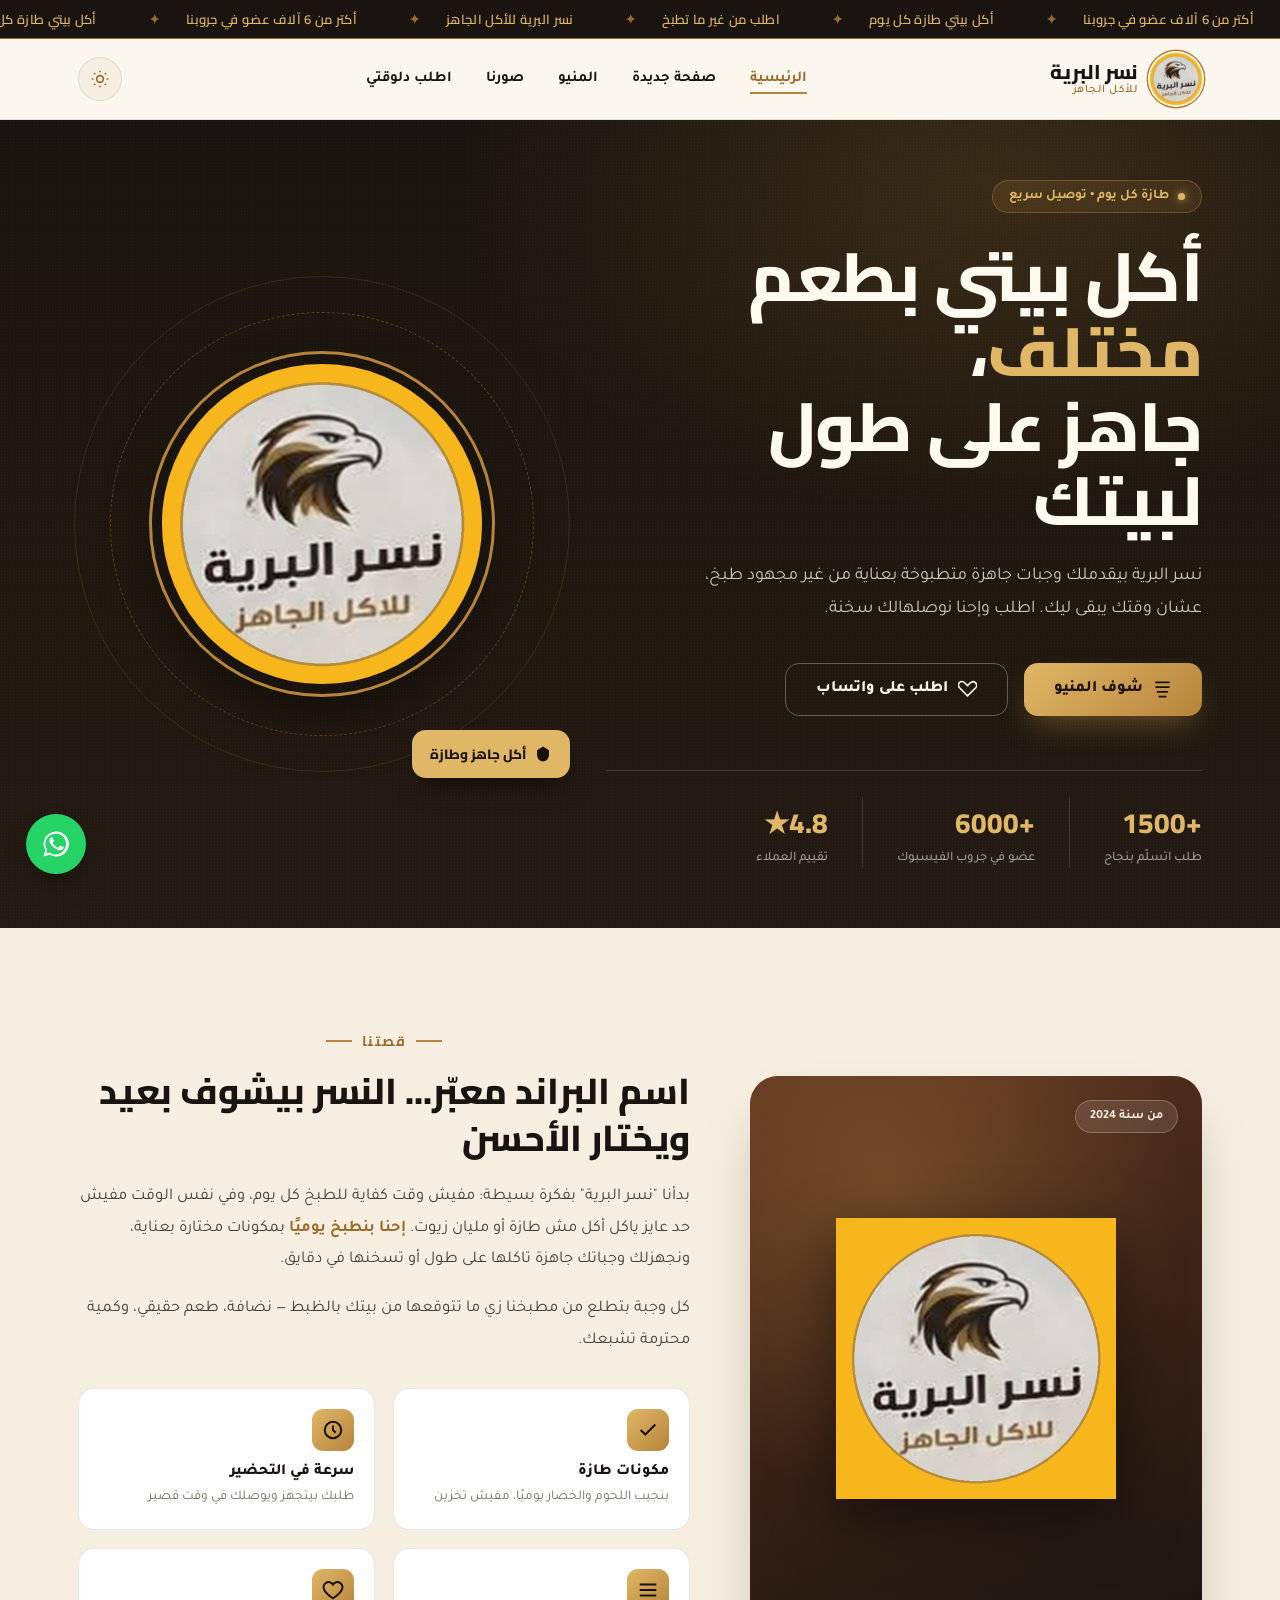
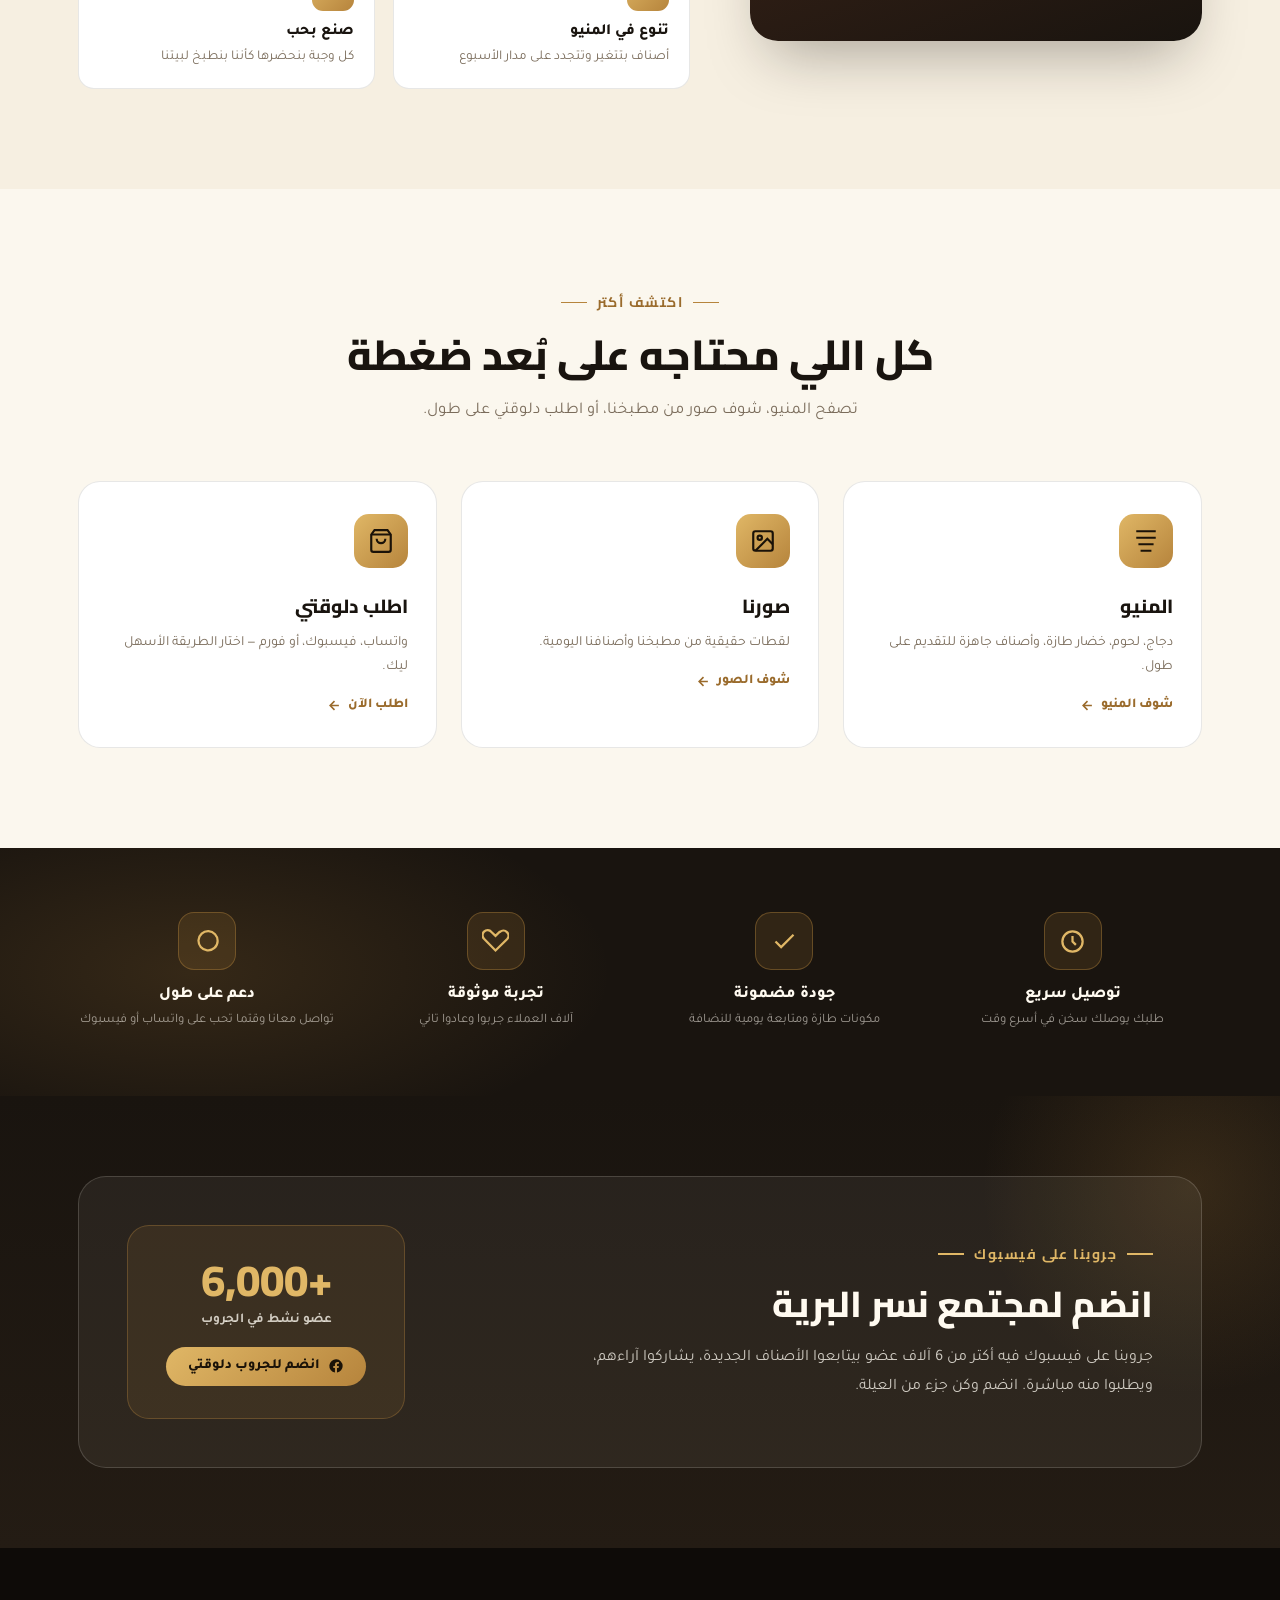
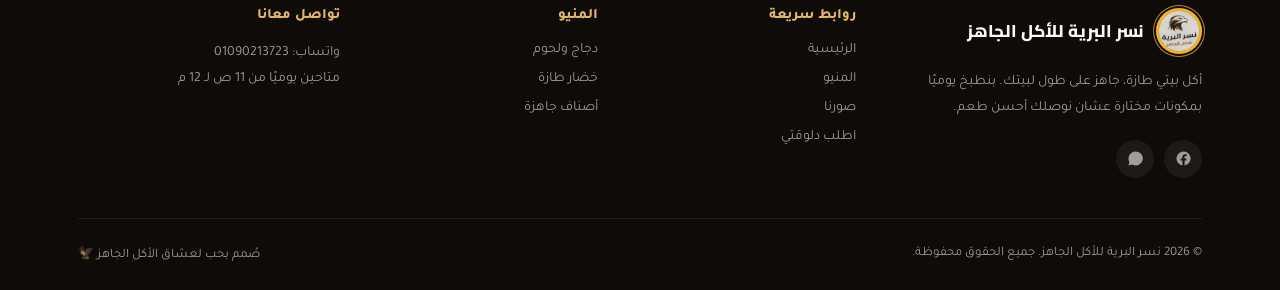
==== index.html @ 7dbf6424 "Add files via upload" ====
<!DOCTYPE html>
<html lang="ar" dir="rtl">
<head>
<meta charset="UTF-8">
<meta name="viewport" content="width=device-width, initial-scale=1.0">
<title>نسر البرية | للأكل الجاهز</title>
<meta name="description" content="نسر البرية للأكل الجاهز — وجبات بيتي بطعم مختلف، جاهزة على طول لبيتك.">
<link rel="preconnect" href="https://fonts.googleapis.com">
<link rel="preconnect" href="https://fonts.gstatic.com" crossorigin>
<link href="https://fonts.googleapis.com/css2?family=Cairo:wght@400;600;700;800&family=Tajawal:wght@300;400;500;700;900&display=swap" rel="stylesheet">
<link rel="stylesheet" href="styles.css">
</head>
<body>

<div id="siteHeader"></div>

<!-- ===== HERO ===== -->
<section class="hero" id="home">
  <div class="hero-grain"></div>
  <div class="hero-inner">
    <div>
      <div class="eyebrow">طازة كل يوم • توصيل سريع</div>
      <h1>أكل بيتي بطعم <span class="accent">مختلف</span>،<br> جاهز على طول لبيتك</h1>
      <p class="lead">نسر البرية بيقدملك وجبات جاهزة متطبوخة بعناية من غير مجهود طبخ، عشان وقتك يبقى ليك. اطلب وإحنا نوصلهالك سخنة.</p>
      <div class="hero-actions">
        <a href="menu.html" class="btn btn-primary">
          <svg viewBox="0 0 24 24" fill="none" stroke="currentColor" stroke-width="2"><path d="M3 3h18M3 9h18M5 15h14M7 21h10"/></svg>
          شوف المنيو
        </a>
        <a href="order.html" class="btn btn-ghost">
          <svg viewBox="0 0 24 24" fill="none" stroke="currentColor" stroke-width="2"><path d="M16 3.5a4.5 4.5 0 0 1 6.4 6.3L12 20 2 9.8a4.5 4.5 0 1 1 6.4-6.3L12 7l3.6-3.5Z"/></svg>
          اطلب على واتساب
        </a>
      </div>
      <div class="hero-stats">
        <div><b>+1500</b><span>طلب اتسلّم بنجاح</span></div>
        <div><b>+6000</b><span>عضو في جروب الفيسبوك</span></div>
        <div><b>4.8★</b><span>تقييم العملاء</span></div>
      </div>
    </div>

    <div class="hero-visual">
      <div class="seal-ring">
        <img class="seal-img" id="logoImgHero" src="">
      </div>
      <div class="feather-badge">
        <svg viewBox="0 0 24 24" fill="currentColor"><path d="M12 2 4 7v6c0 5 3.6 8.7 8 9 4.4-.3 8-4 8-9V7l-8-5Z"/></svg>
        أكل جاهز وطازة
      </div>
    </div>
  </div>
</section>

<!-- ===== STORY / ABOUT ===== -->
<section class="story section" id="about">
  <div class="wrap">
    <div class="story-visual reveal">
      <span class="story-tag">من سنة 2024</span>
      <img id="logoImgStory" src="">
    </div>
    <div class="story-content reveal">
      <div class="section-eyebrow">قصتنا</div>
      <h2>اسم البراند معبّر... النسر بيشوف بعيد ويختار الأحسن</h2>
      <p>بدأنا "نسر البرية" بفكرة بسيطة: مفيش وقت كفاية للطبخ كل يوم، وفي نفس الوقت مفيش حد عايز ياكل أكل مش طازة أو مليان زيوت. <strong>إحنا بنطبخ يوميًا</strong> بمكونات مختارة بعناية، ونجهزلك وجباتك جاهزة تاكلها على طول أو تسخنها في دقايق.</p>
      <p>كل وجبة بتطلع من مطبخنا زي ما تتوقعها من بيتك بالظبط — نضافة، طعم حقيقي، وكمية محترمة تشبعك.</p>

      <div class="pillars">
        <div class="pillar">
          <div class="icon"><svg viewBox="0 0 24 24" fill="none" stroke="currentColor" stroke-width="2.2"><path d="M20 6 9 17l-5-5"/></svg></div>
          <h4>مكونات طازة</h4>
          <p>بنجيب اللحوم والخضار يوميًا، مفيش تخزين</p>
        </div>
        <div class="pillar">
          <div class="icon"><svg viewBox="0 0 24 24" fill="none" stroke="currentColor" stroke-width="2.2"><circle cx="12" cy="12" r="9"/><path d="M12 7v5l3 3"/></svg></div>
          <h4>سرعة في التحضير</h4>
          <p>طلبك بيتجهز ويوصلك في وقت قصير</p>
        </div>
        <div class="pillar">
          <div class="icon"><svg viewBox="0 0 24 24" fill="none" stroke="currentColor" stroke-width="2.2"><path d="M3 12h18M3 6h18M3 18h18"/></svg></div>
          <h4>تنوع في المنيو</h4>
          <p>أصناف بتتغير وتتجدد على مدار الأسبوع</p>
        </div>
        <div class="pillar">
          <div class="icon"><svg viewBox="0 0 24 24" fill="none" stroke="currentColor" stroke-width="2.2"><path d="M12 21s-7-4.5-9.5-9A5.5 5.5 0 0 1 12 6a5.5 5.5 0 0 1 9.5 6c-2.5 4.5-9.5 9-9.5 9Z"/></svg></div>
          <h4>صنع بحب</h4>
          <p>كل وجبة بنحضرها كأننا بنطبخ لبيتنا</p>
        </div>
      </div>
    </div>
  </div>
</section>

<!-- ===== QUICK LINKS TO OTHER PAGES ===== -->
<section class="linkcards section">
  <div class="wrap">
    <div class="section-head reveal">
      <div class="section-eyebrow">اكتشف أكتر</div>
      <h2>كل اللي محتاجه على بُعد ضغطة</h2>
      <p>تصفح المنيو، شوف صور من مطبخنا، أو اطلب دلوقتي على طول.</p>
    </div>
    <div class="linkcards-grid reveal">
      <a href="menu.html" class="linkcard">
        <div class="lc-icon"><svg viewBox="0 0 24 24" fill="none" stroke="currentColor" stroke-width="2"><path d="M3 3h18M3 9h18M5 15h14M7 21h10"/></svg></div>
        <h3>المنيو</h3>
        <p>دجاج، لحوم، خضار طازة، وأصناف جاهزة للتقديم على طول.</p>
        <span class="lc-go">شوف المنيو <svg viewBox="0 0 24 24" fill="none" stroke="currentColor" stroke-width="2.5"><path d="M19 12H5M12 19l-7-7 7-7"/></svg></span>
      </a>
      <a href="gallery.html" class="linkcard">
        <div class="lc-icon"><svg viewBox="0 0 24 24" fill="none" stroke="currentColor" stroke-width="2"><rect x="3" y="3" width="18" height="18" rx="2"/><circle cx="9" cy="9" r="2"/><path d="m21 15-5-5L5 21"/></svg></div>
        <h3>صورنا</h3>
        <p>لقطات حقيقية من مطبخنا وأصنافنا اليومية.</p>
        <span class="lc-go">شوف الصور <svg viewBox="0 0 24 24" fill="none" stroke="currentColor" stroke-width="2.5"><path d="M19 12H5M12 19l-7-7 7-7"/></svg></span>
      </a>
      <a href="order.html" class="linkcard">
        <div class="lc-icon"><svg viewBox="0 0 24 24" fill="none" stroke="currentColor" stroke-width="2"><path d="M6 2 3 6v14a2 2 0 0 0 2 2h14a2 2 0 0 0 2-2V6l-3-4Z"/><path d="M3 6h18"/><path d="M16 10a4 4 0 0 1-8 0"/></svg></div>
        <h3>اطلب دلوقتي</h3>
        <p>واتساب، فيسبوك، أو فورم — اختار الطريقة الأسهل ليك.</p>
        <span class="lc-go">اطلب الآن <svg viewBox="0 0 24 24" fill="none" stroke="currentColor" stroke-width="2.5"><path d="M19 12H5M12 19l-7-7 7-7"/></svg></span>
      </a>
    </div>
  </div>
</section>

<!-- ===== WHY US STRIP ===== -->
<section class="strip">
  <div class="wrap">
    <div class="strip-item reveal">
      <div class="icon"><svg viewBox="0 0 24 24" fill="none" stroke="currentColor" stroke-width="2"><circle cx="12" cy="12" r="9"/><path d="M12 7v5l3 3"/></svg></div>
      <h4>توصيل سريع</h4>
      <p>طلبك يوصلك سخن في أسرع وقت</p>
    </div>
    <div class="strip-item reveal">
      <div class="icon"><svg viewBox="0 0 24 24" fill="none" stroke="currentColor" stroke-width="2"><path d="M20 6 9 17l-5-5"/></svg></div>
      <h4>جودة مضمونة</h4>
      <p>مكونات طازة ومتابعة يومية للنضافة</p>
    </div>
    <div class="strip-item reveal">
      <div class="icon"><svg viewBox="0 0 24 24" fill="none" stroke="currentColor" stroke-width="2"><path d="M16 3.5a4.5 4.5 0 0 1 6.4 6.3L12 20 2 9.8a4.5 4.5 0 1 1 6.4-6.3L12 7l3.6-3.5Z"/></svg></div>
      <h4>تجربة موثوقة</h4>
      <p>آلاف العملاء جربوا وعادوا تاني</p>
    </div>
    <div class="strip-item reveal">
      <div class="icon"><svg viewBox="0 0 24 24" fill="none" stroke="currentColor" stroke-width="2"><path d="M21 11.5a8.38 8.38 0 0 1-9.3 8.3 8.5 8.5 0 1 1 9.3-8.3Z"/></svg></div>
      <h4>دعم على طول</h4>
      <p>تواصل معانا وقتما تحب على واتساب أو فيسبوك</p>
    </div>
  </div>
</section>

<!-- ===== COMMUNITY / FACEBOOK ===== -->
<section class="community section tight">
  <div class="wrap">
    <div class="community-card reveal">
      <div class="community-text">
        <div class="section-eyebrow">جروبنا على فيسبوك</div>
        <h2>انضم لمجتمع نسر البرية</h2>
        <p>جروبنا على فيسبوك فيه أكتر من 6 آلاف عضو بيتابعوا الأصناف الجديدة، يشاركوا آراءهم، ويطلبوا منه مباشرة. انضم وكن جزء من العيلة.</p>
      </div>
      <div class="community-stat">
        <b>+6,000</b>
        <span>عضو نشط في الجروب</span>
        <a href="https://www.facebook.com/groups/558806414271710/" target="_blank" rel="noopener" class="join-btn">
          <svg viewBox="0 0 24 24" fill="currentColor"><path d="M22 12a10 10 0 1 0-11.6 9.9v-7H7.9V12h2.5V9.8c0-2.5 1.5-3.9 3.8-3.9 1.1 0 2.2.2 2.2.2v2.4h-1.3c-1.2 0-1.6.8-1.6 1.6V12h2.8l-.4 2.9h-2.4v7A10 10 0 0 0 22 12Z"/></svg>
          انضم للجروب دلوقتي
        </a>
      </div>
    </div>
  </div>
</section>

<div id="siteFooter"></div>

<script src="assets.js"></script>
<script src="layout.js"></script>
<script>NESR_renderLayout('home');</script>
<script>
  document.getElementById('logoImgHero').src = NESR_ASSETS.logo;
  document.getElementById('logoImgStory').src = NESR_ASSETS.logo;
</script>
<script src="script.js"></script>
</body>
</html>
---- styles.css ----
/* ===========================================================
   نسر البرية — Shared Styles
   =========================================================== */

:root{
  /* Brand palette (fixed regardless of mode) */
  --bronze:#b6843c;
  --bronze-light:#e0b766;
  --bronze-deep:#9a6b2c;
  --rust:#5c3220;

  /* Light mode tokens */
  --bg:#fbf7ee;
  --bg-alt:#f6efe1;
  --bg-alt-2:#ece0c8;
  --surface:#ffffff;
  --surface-raised:#ffffff;
  --text-1:#19140f;
  --text-2:#4a3e30;
  --text-3:#7a6c5b;
  --border:rgba(25,20,15,.10);
  --header-bg:rgba(251,247,238,.92);

  /* Always-dark surfaces (hero, footer, strip, community) keep their own fixed tokens */
  --night:#19140f;
  --night-2:#241c14;
  --on-night-1:#fffaf0;
  --on-night-2:rgba(251,247,238,.78);
  --on-night-3:rgba(251,247,238,.58);

  --font-display:'Cairo', 'Changa', 'Tajawal', sans-serif;
  --font-body:'Tajawal', 'Cairo', sans-serif;
  --container: 1180px;

  color-scheme: light;
}

html.dark{
  color-scheme: dark;
  --bg:#120e0a;
  --bg-alt:#1b150e;
  --bg-alt-2:#241c13;
  --surface:#1d1710;
  --surface-raised:#241c14;
  --text-1:#f5ecdc;
  --text-2:#d8c9b3;
  --text-3:#a8987e;
  --border:rgba(224,183,102,.16);
  --header-bg:rgba(18,14,10,.88);
  --bronze-deep:#d9a955;
}

*{margin:0;padding:0;box-sizing:border-box;}
html{scroll-behavior:smooth;}
body{
  font-family:var(--font-body);
  background:var(--bg);
  color:var(--text-1);
  overflow-x:hidden;
  -webkit-font-smoothing:antialiased;
  transition:background .3s ease, color .3s ease;
}
img{display:block;max-width:100%;}
a{color:inherit;text-decoration:none;}
ul{list-style:none;}
.wrap{max-width:var(--container); margin:0 auto; padding:0 28px;}
::selection{background:var(--bronze); color:#fff;}

@media (prefers-reduced-motion: reduce){
  *{animation-duration:0.01ms !important; animation-iteration-count:1 !important; transition-duration:0.01ms !important; scroll-behavior:auto !important;}
}

/* ---------- TOP MARQUEE ---------- */
.topbar{
  background:var(--night);
  color:var(--bronze-light);
  font-size:13px;
  padding:7px 0;
  overflow:hidden;
  border-bottom:1px solid var(--bronze-deep);
}
.marquee{display:flex; white-space:nowrap; animation:scrollLeft 26s linear infinite; width:max-content;}
.marquee span{padding:0 26px; font-family:var(--font-display); font-weight:600; letter-spacing:.3px;}
.marquee span::after{content:"✦"; margin-inline-start:26px; color:var(--bronze-deep);}
@keyframes scrollLeft{from{transform:translateX(0);} to{transform:translateX(-50%);}}

/* ---------- HEADER ---------- */
header{
  position:sticky; top:0; z-index:100;
  background:var(--header-bg);
  backdrop-filter:blur(10px);
  border-bottom:1px solid var(--border);
}
.nav{
  display:flex; align-items:center; justify-content:space-between;
  padding:14px 28px; max-width:var(--container); margin:0 auto; gap:14px;
}
.brand{display:flex; align-items:center; gap:12px;}
.brand img{width:52px;height:52px;border-radius:50%; box-shadow:0 0 0 2px var(--bg),0 0 0 3.5px var(--bronze);}
.brand-name{font-family:var(--font-display); font-weight:800; font-size:20px; line-height:1.1; color:var(--text-1);}
.brand-name small{display:block; font-family:var(--font-body); font-weight:500; font-size:11.5px; color:var(--bronze-deep); letter-spacing:.5px; margin-top:2px;}

.nav-links{display:flex; align-items:center; gap:34px;}
.nav-links a{font-weight:700; font-size:15px; position:relative; padding:6px 0; transition:color .25s; color:var(--text-1);}
.nav-links a::after{content:''; position:absolute; inset-inline-start:0; bottom:0; height:2px; width:0; background:var(--bronze); transition:width .3s;}
.nav-links a:hover{color:var(--bronze-deep);}
.nav-links a:hover::after{width:100%;}
.nav-links a.current{color:var(--bronze-deep);}
.nav-links a.current::after{width:100%;}

.nav-right{display:flex; align-items:center; gap:12px;}

.theme-toggle{
  width:44px;height:44px;border-radius:50%;
  border:1.5px solid var(--border);
  background:var(--bg-alt);
  display:flex;align-items:center;justify-content:center;
  cursor:pointer; transition:.25s; flex-shrink:0; position:relative;
}
.theme-toggle:hover{border-color:var(--bronze);}
.theme-toggle svg{width:20px;height:20px; color:var(--bronze-deep); position:absolute; transition:opacity .25s, transform .35s;}
.theme-toggle .sun{opacity:1; transform:scale(1) rotate(0deg);}
.theme-toggle .moon{opacity:0; transform:scale(.5) rotate(-90deg);}
html.dark .theme-toggle .sun{opacity:0; transform:scale(.5) rotate(90deg);}
html.dark .theme-toggle .moon{opacity:1; transform:scale(1) rotate(0deg); color:var(--bronze-light);}

.burger{display:none; flex-direction:column; gap:5px; cursor:pointer; background:none; border:none; padding:6px;}
.burger span{width:24px;height:2.5px;background:var(--text-1);border-radius:2px; transition:.3s;}

/* ---------- SECTION LABELS ---------- */
.section{padding:100px 0;}
.section.tight{padding:80px 0;}
.section-head{text-align:center; max-width:640px; margin:0 auto 56px;}
.section-eyebrow{
  font-family:var(--font-display); font-weight:700; color:var(--bronze-deep);
  font-size:14px; letter-spacing:1.5px; text-transform:uppercase; margin-bottom:14px;
  display:flex;align-items:center;justify-content:center;gap:10px;
}
.section-eyebrow::before,.section-eyebrow::after{content:''; width:26px; height:1.5px; background:var(--bronze);}
.section-head h1,.section-head h2{
  font-family:var(--font-display); font-weight:800; font-size:clamp(28px,3.6vw,42px);
  color:var(--text-1); line-height:1.25; margin-bottom:14px;
}
.section-head p{color:var(--text-3); font-size:16.5px; line-height:1.8;}

/* ---------- PAGE HERO (sub pages) ---------- */
.page-hero{
  background:
    radial-gradient(ellipse 700px 420px at 80% 0%, rgba(182,132,60,.18), transparent 60%),
    linear-gradient(180deg, var(--night) 0%, var(--night-2) 100%);
  color:var(--on-night-1);
  padding:70px 0 60px;
  text-align:center;
}
.page-hero .section-eyebrow{color:var(--bronze-light); justify-content:center;}
.page-hero .section-eyebrow::before,.page-hero .section-eyebrow::after{background:var(--bronze-light);}
.page-hero h1{
  font-family:var(--font-display); font-weight:800; font-size:clamp(32px,4.4vw,52px);
  margin-bottom:14px; line-height:1.2;
}
.page-hero p{color:var(--on-night-2); font-size:16.5px; max-width:560px; margin:0 auto; line-height:1.8;}

/* ---------- HOME HERO ---------- */
.hero{
  position:relative;
  background:
    radial-gradient(ellipse 900px 560px at 78% 8%, rgba(182,132,60,.20), transparent 60%),
    linear-gradient(180deg, var(--night) 0%, #20180f 60%, var(--night-2) 100%);
  color:var(--on-night-1);
  padding:60px 0 60px;
  overflow:hidden;
}
.hero-grain{position:absolute;inset:0; background-image:radial-gradient(rgba(255,255,255,.035) 1px, transparent 1px); background-size:3px 3px; pointer-events:none;}
.hero-inner{
  max-width:var(--container); margin:0 auto; padding:0 28px; position:relative;
  display:grid; grid-template-columns:1.1fr .9fr; gap:40px; align-items:center;
}
.eyebrow{
  display:inline-flex; align-items:center; gap:9px; font-size:13.5px; font-weight:700;
  color:var(--bronze-light); background:rgba(182,132,60,.14); border:1px solid rgba(182,132,60,.4);
  padding:7px 16px; border-radius:30px; margin-bottom:26px;
}
.eyebrow::before{content:''; width:7px;height:7px;border-radius:50%; background:var(--bronze-light); box-shadow:0 0 8px var(--bronze-light);}
.hero h1{
  font-family:var(--font-display); font-weight:800; font-size:clamp(32px, 7vw, 68px);
  line-height:1.1; margin-bottom:22px; letter-spacing:-.5px; color:var(--on-night-1);
  word-break:keep-all; overflow-wrap:break-word;
}
.hero h1 .accent{color:var(--bronze-light); position:relative; display:inline-block;}
.hero p.lead{font-size:18px; line-height:1.85; color:var(--on-night-2); max-width:520px; margin-bottom:36px;}
.hero-actions{display:flex; gap:16px; flex-wrap:wrap; margin-bottom:54px;}
.btn{
  display:inline-flex; align-items:center; gap:10px; padding:16px 30px; border-radius:14px;
  font-weight:800; font-size:16px; transition:transform .25s, box-shadow .25s, background .25s;
  cursor:pointer; border:none;
}
.btn-primary{background:linear-gradient(135deg, var(--bronze-light), var(--bronze)); color:#1a1208; box-shadow:0 14px 30px -10px rgba(182,132,60,.55);}
.btn-primary:hover{transform:translateY(-3px); box-shadow:0 18px 36px -8px rgba(182,132,60,.7);}
.btn-ghost{background:transparent; color:var(--on-night-1); border:1.5px solid rgba(251,247,238,.3);}
.btn-ghost:hover{border-color:var(--bronze-light); color:var(--bronze-light);}
.btn svg{width:19px;height:19px;}

.hero-stats{display:flex; gap:0; border-top:1px solid rgba(251,247,238,.14); padding-top:26px;}
.hero-stats div{padding-inline-end:34px; margin-inline-end:34px; border-inline-end:1px solid rgba(251,247,238,.14);}
.hero-stats div:last-child{border-inline-end:none;margin:0;padding:0;}
.hero-stats b{display:block; font-family:var(--font-display); font-size:28px; color:var(--bronze-light); font-weight:800;}
.hero-stats span{font-size:13px; color:var(--on-night-3); font-weight:500;}

.hero-visual{position:relative; display:flex; align-items:center; justify-content:center; height:520px;}
.seal-ring{position:relative; width:380px;height:380px; border-radius:50%; display:flex;align-items:center;justify-content:center; animation:floaty 6s ease-in-out infinite;}
@keyframes floaty{0%,100%{transform:translateY(0);} 50%{transform:translateY(-14px);}}
.seal-ring::before{content:''; position:absolute;inset:-22px; border-radius:50%; border:1.5px dashed rgba(182,132,60,.4); animation:spin 40s linear infinite;}
@keyframes spin{to{transform:rotate(360deg);}}
.seal-ring::after{content:''; position:absolute;inset:-58px; border-radius:50%; border:1px solid rgba(182,132,60,.18);}
.seal-img{
  width:320px;height:320px;border-radius:50%;
  box-shadow:0 0 0 10px var(--night), 0 0 0 13px var(--bronze), 0 30px 70px -15px rgba(0,0,0,.7);
  z-index:2;
}
.feather-badge{
  position:absolute; bottom:6px; inset-inline-start:-4px;
  background:var(--bronze-light); color:#1a1208;
  font-family:var(--font-display); font-weight:800; font-size:13.5px;
  padding:11px 18px; border-radius:14px; box-shadow:0 14px 26px -8px rgba(0,0,0,.5);
  display:flex;align-items:center;gap:8px; z-index:3;
}
.feather-badge svg{width:18px;height:18px;}

/* ---------- STORY / ABOUT ---------- */
.story{background:var(--bg-alt);}
.story .wrap{display:grid; grid-template-columns:.85fr 1.15fr; gap:60px; align-items:center;}
.story-visual{
  position:relative; aspect-ratio:4/5; border-radius:28px;
  background:linear-gradient(160deg, var(--rust) 0%, var(--night) 100%);
  overflow:hidden; display:flex;align-items:center;justify-content:center;
  box-shadow:0 30px 60px -20px rgba(25,20,15,.35);
}
.story-visual::before{content:''; position:absolute;inset:0; background-image:radial-gradient(circle at 30% 20%, rgba(182,132,60,.35), transparent 55%);}
.story-visual img{width:62%; filter:drop-shadow(0 20px 30px rgba(0,0,0,.5)); position:relative;z-index:2;}
.story-tag{
  position:absolute; top:24px; inset-inline-start:24px;
  background:rgba(246,239,225,.12); border:1px solid rgba(246,239,225,.25); color:#f6efe1;
  font-size:12.5px; font-weight:700; padding:8px 14px; border-radius:20px; z-index:3; backdrop-filter:blur(6px);
}
.story-content h2{
  font-family:var(--font-display); font-size:clamp(26px,3vw,36px); font-weight:800;
  color:var(--text-1); line-height:1.3; margin-bottom:20px;
}
.story-content p{color:var(--text-2); font-size:16.5px; line-height:1.9; margin-bottom:18px;}
.story-content p strong{color:var(--bronze-deep);}
.pillars{display:grid; grid-template-columns:1fr 1fr; gap:18px; margin-top:32px;}
.pillar{
  background:var(--surface); border:1px solid var(--border); border-radius:16px; padding:20px;
  transition:transform .25s, box-shadow .25s, border-color .25s;
}
.pillar:hover{transform:translateY(-4px); box-shadow:0 16px 30px -14px rgba(25,20,15,.25); border-color:var(--bronze);}
.pillar .icon{
  width:42px;height:42px;border-radius:11px;
  background:linear-gradient(135deg,var(--bronze-light),var(--bronze));
  display:flex;align-items:center;justify-content:center; margin-bottom:12px;
}
.pillar .icon svg{width:22px;height:22px;color:#1a1208;}
.pillar h4{font-size:15.5px;font-weight:800;margin-bottom:5px;color:var(--text-1);}
.pillar p{font-size:13.5px;color:var(--text-3);line-height:1.6;margin:0;}

/* ---------- LINK CARDS (used on index for quick nav to other pages) ---------- */
.linkcards{background:var(--bg);}
.linkcards-grid{display:grid; grid-template-columns:repeat(3,1fr); gap:24px;}
.linkcard{
  display:block; background:var(--surface); border:1px solid var(--border); border-radius:22px;
  padding:32px 28px; transition:transform .3s, box-shadow .3s, border-color .3s; position:relative; overflow:hidden;
}
.linkcard:hover{transform:translateY(-6px); box-shadow:0 26px 44px -20px rgba(25,20,15,.3); border-color:var(--bronze);}
.linkcard .lc-icon{
  width:54px;height:54px;border-radius:15px;
  background:linear-gradient(135deg,var(--bronze-light),var(--bronze));
  display:flex;align-items:center;justify-content:center; margin-bottom:20px;
}
.linkcard .lc-icon svg{width:26px;height:26px;color:#1a1208;}
.linkcard h3{font-family:var(--font-display); font-size:19px; font-weight:800; color:var(--text-1); margin-bottom:8px;}
.linkcard p{font-size:14px; color:var(--text-3); line-height:1.7; margin-bottom:16px;}
.linkcard .lc-go{display:inline-flex; align-items:center; gap:6px; font-size:13.5px; font-weight:800; color:var(--bronze-deep);}
.linkcard .lc-go svg{width:15px;height:15px; transition:transform .25s;}
.linkcard:hover .lc-go svg{transform:translateX(-4px);}

/* ---------- MENU ---------- */
.menu{background:var(--bg);}
.menu-section{padding:60px 0; border-bottom:1px solid var(--border);}
.menu-section:last-child{border-bottom:none;}
.menu-section-head{display:flex; align-items:center; gap:14px; margin-bottom:36px;}
.menu-section-head .num{
  font-family:var(--font-display); font-weight:800; font-size:15px; color:#1a1208;
  background:linear-gradient(135deg,var(--bronze-light),var(--bronze));
  width:38px;height:38px;border-radius:50%; display:flex;align-items:center;justify-content:center; flex-shrink:0;
}
.menu-section-head h2{font-family:var(--font-display); font-weight:800; font-size:24px; color:var(--text-1);}
.menu-section-head p{font-size:13.5px; color:var(--text-3); margin-top:4px;}

.menu-jump{display:flex; justify-content:center; gap:10px; flex-wrap:wrap; margin-bottom:10px;}
.menu-jump a{
  padding:11px 24px; border-radius:30px; background:var(--bg-alt); border:1.5px solid var(--border);
  font-weight:700; font-size:14.5px; color:var(--text-1); transition:.25s;
}
.menu-jump a:hover{border-color:var(--bronze); color:var(--bronze-deep);}

.menu-grid{display:grid; grid-template-columns:repeat(3,1fr); gap:26px;}
.dish{
  background:var(--surface); border-radius:20px; overflow:hidden; border:1px solid var(--border);
  transition:transform .3s, box-shadow .3s; position:relative;
}
.dish:hover{transform:translateY(-6px); box-shadow:0 26px 40px -18px rgba(25,20,15,.28);}
.dish-photo{aspect-ratio:4/3; position:relative; overflow:hidden; background:var(--bg-alt);}
.dish-photo img{width:100%;height:100%; object-fit:cover; transition:transform .5s ease;}
.dish:hover .dish-photo img{transform:scale(1.06);}
.dish-badge{
  position:absolute; top:12px; inset-inline-end:12px; background:var(--night); color:var(--bronze-light);
  font-size:11px; font-weight:800; padding:5px 11px; border-radius:20px; z-index:2;
}
.dish-body{padding:18px 20px 22px;}
.dish-body h4{font-size:17.5px; font-weight:800; color:var(--text-1); margin-bottom:6px;}
.dish-body p{font-size:13.5px; color:var(--text-3); line-height:1.6; margin-bottom:14px; min-height:42px;}
.dish-foot{display:flex; align-items:center; justify-content:space-between;}
.dish-price{
  font-family:var(--font-display); font-weight:800; font-size:20px; color:var(--bronze-deep);
  display:flex; align-items:baseline; gap:4px;
}
.dish-price small{font-size:12px; font-weight:600; color:var(--text-3);}
.order-link-small{
  display:flex;align-items:center;gap:7px; background:var(--bg-alt); border:1.5px solid var(--bronze);
  color:var(--bronze-deep); padding:9px 16px; border-radius:30px; font-weight:800; font-size:13px; transition:.25s;
}
.order-link-small:hover{background:var(--bronze); color:#fff;}
.order-link-small svg{width:15px;height:15px;}

/* ---------- WHY US STRIP ---------- */
.strip{background:var(--night); color:var(--on-night-1); padding:64px 0; position:relative; overflow:hidden;}
.strip::before{content:''; position:absolute;inset:0; background:radial-gradient(ellipse 700px 300px at 15% 50%, rgba(182,132,60,.18), transparent 60%);}
.strip .wrap{display:grid; grid-template-columns:repeat(4,1fr); gap:30px; position:relative;}
.strip-item{text-align:center;}
.strip-item .icon{
  width:58px;height:58px;border-radius:16px; background:rgba(182,132,60,.16); border:1px solid rgba(182,132,60,.4);
  display:flex;align-items:center;justify-content:center; margin:0 auto 16px;
}
.strip-item .icon svg{width:27px;height:27px;color:var(--bronze-light);}
.strip-item h4{font-size:16px;font-weight:800;margin-bottom:6px;}
.strip-item p{font-size:13px;color:var(--on-night-3);line-height:1.6;}

/* ---------- GALLERY ---------- */
.gallery{background:var(--bg-alt);}
.gallery-grid{display:grid; grid-template-columns:repeat(4, 1fr); grid-auto-rows:200px; gap:16px;}
.gallery-grid > div:nth-child(1){grid-column:span 2; grid-row:span 2;}
.gallery-grid > div:nth-child(4){grid-row:span 2;}
.gallery-grid > div:nth-child(7){grid-column:span 2;}
.gphoto{border-radius:18px; overflow:hidden; position:relative;}
.gphoto img{width:100%;height:100%; object-fit:cover; transition:transform .5s ease;}
.gphoto:hover img{transform:scale(1.07);}
.gphoto .gcap{
  position:absolute; bottom:0; inset-inline:0; padding:16px;
  background:linear-gradient(0deg, rgba(0,0,0,.65), transparent);
  color:#fff; font-size:13px; font-weight:700; opacity:0; transition:opacity .3s;
}
.gphoto:hover .gcap{opacity:1;}

/* ---------- COMMUNITY / FACEBOOK ---------- */
.community{background:linear-gradient(180deg, var(--night) 0%, var(--night-2) 100%); color:var(--on-night-1); position:relative; overflow:hidden;}
.community::before{content:''; position:absolute; top:-120px; inset-inline-start:-120px; width:420px;height:420px; border-radius:50%; background:radial-gradient(circle, rgba(182,132,60,.18), transparent 70%);}
.community-card{
  position:relative; display:flex; align-items:center; justify-content:space-between; gap:40px; flex-wrap:wrap;
  background:rgba(251,247,238,.06); border:1px solid rgba(251,247,238,.16); border-radius:28px; padding:48px;
}
.community-text{max-width:560px;}
.community-text .section-eyebrow{color:var(--bronze-light); justify-content:flex-start;}
.community-text .section-eyebrow::before,.community-text .section-eyebrow::after{background:var(--bronze-light);}
.community-text h2{font-family:var(--font-display); font-weight:800; font-size:clamp(26px,3.2vw,36px); line-height:1.3; margin-bottom:16px; color:var(--on-night-1);}
.community-text p{color:var(--on-night-2); font-size:16px; line-height:1.85;}
.community-stat{
  display:flex; flex-direction:column; align-items:center; justify-content:center; text-align:center;
  background:rgba(182,132,60,.12); border:1px solid rgba(182,132,60,.35); border-radius:22px; padding:32px 38px; min-width:220px;
}
.community-stat b{font-family:var(--font-display); font-size:44px; font-weight:800; color:var(--bronze-light); line-height:1;}
.community-stat span{margin-top:10px; font-size:13.5px; color:var(--on-night-2); font-weight:600;}
.community-stat .join-btn{
  margin-top:18px; display:inline-flex; align-items:center; gap:8px;
  background:linear-gradient(135deg,var(--bronze-light),var(--bronze)); color:#1a1208; font-weight:800; font-size:14px;
  padding:11px 22px; border-radius:30px; transition:transform .25s, box-shadow .25s;
}
.community-stat .join-btn:hover{transform:translateY(-2px); box-shadow:0 14px 26px -8px rgba(182,132,60,.6);}
.community-stat .join-btn svg{width:16px;height:16px;}

/* ---------- ORDER / CONTACT ---------- */
.order{background:var(--bg); position:relative; overflow:hidden;}
.order .wrap{display:grid; grid-template-columns:1fr 1fr; gap:50px; align-items:start; position:relative;}
.order-content h1,.order-content h2{
  font-family:var(--font-display); font-weight:800; font-size:clamp(28px,3.6vw,40px);
  margin-bottom:18px; line-height:1.3; color:var(--text-1);
}
.order-content > p{color:var(--text-3); font-size:16px; line-height:1.85; margin-bottom:30px; max-width:480px;}
.order-actions{display:flex; flex-direction:column; gap:14px;}
.order-link{
  display:flex; align-items:center; gap:16px; background:var(--surface); border:1px solid var(--border);
  padding:18px 22px; border-radius:16px; transition:.25s;
}
.order-link:hover{background:rgba(182,132,60,.1); border-color:var(--bronze);}
.order-link .ic{
  width:46px;height:46px;border-radius:13px; background:linear-gradient(135deg,var(--bronze-light),var(--bronze));
  display:flex;align-items:center;justify-content:center; flex-shrink:0;
}
.order-link .ic svg{width:23px;height:23px;color:#1a1208;}
.order-link b{display:block;font-size:16px;font-weight:800; color:var(--text-1);}
.order-link span{font-size:13px;color:var(--text-3);}

.order-card{
  background:var(--surface); border:1px solid var(--border); border-radius:26px; padding:36px;
  color:var(--text-1); box-shadow:0 30px 60px -24px rgba(25,20,15,.2);
}
.order-card h3{font-family:var(--font-display); font-weight:800; font-size:22px; margin-bottom:6px; color:var(--text-1);}
.order-card > p{font-size:13.5px;color:var(--text-3);margin-bottom:26px;}
.field{margin-bottom:16px;}
.field label{display:block; font-size:13px; font-weight:700; margin-bottom:7px; color:var(--bronze-deep);}
.field input, .field select, .field textarea{
  width:100%; padding:13px 16px; border-radius:12px; border:1.5px solid var(--border);
  background:var(--bg-alt); font-family:var(--font-body); font-size:14.5px; color:var(--text-1); transition:border-color .2s;
}
.field input::placeholder, .field textarea::placeholder{color:var(--text-3);}
.field input:focus, .field select:focus, .field textarea:focus{outline:none; border-color:var(--bronze);}
.field textarea{resize:vertical;min-height:80px;}
.submit-btn{
  width:100%; padding:16px; border-radius:14px; background:linear-gradient(135deg,var(--bronze-light),var(--bronze));
  color:#1a1208; font-weight:800; font-size:16px; border:none; cursor:pointer; transition:.25s; margin-top:6px;
}
.submit-btn:hover{transform:translateY(-2px); box-shadow:0 16px 30px -10px rgba(182,132,60,.55);}

/* ---------- BLANK / COMING SOON PAGE ---------- */
.blank-page{
  min-height:60vh; display:flex; flex-direction:column; align-items:center; justify-content:center;
  text-align:center; padding:80px 28px;
}
.blank-page .icon-wrap{
  width:84px;height:84px;border-radius:50%; background:var(--bg-alt); border:1.5px dashed var(--bronze);
  display:flex;align-items:center;justify-content:center; margin-bottom:28px;
}
.blank-page .icon-wrap svg{width:36px;height:36px; color:var(--bronze-deep);}
.blank-page h1{font-family:var(--font-display); font-weight:800; font-size:clamp(26px,3.4vw,36px); color:var(--text-1); margin-bottom:14px;}
.blank-page p{color:var(--text-3); font-size:16px; max-width:440px; line-height:1.8; margin-bottom:30px;}

/* ---------- FOOTER ---------- */
footer{background:#0e0b08; color:rgba(251,247,238,.6); padding:60px 0 26px;}
html.dark footer{background:#090705;}
.footer-grid{display:grid; grid-template-columns:1.4fr 1fr 1fr 1.2fr; gap:40px; padding-bottom:40px; border-bottom:1px solid rgba(251,247,238,.08);}
.footer-brand{display:flex; align-items:center; gap:12px; margin-bottom:16px;}
.footer-brand img{width:46px;height:46px;border-radius:50%; box-shadow:0 0 0 2px #0e0b08, 0 0 0 3px var(--bronze);}
.footer-brand b{font-family:var(--font-display); font-size:17px; color:#fffaf0; font-weight:800;}
.footer-col p{font-size:14px;line-height:1.85;}
.footer-col h5{color:var(--bronze-light); font-size:14.5px; font-weight:800; margin-bottom:16px;}
.footer-col ul li{margin-bottom:10px;}
.footer-col ul li a{font-size:14px; transition:.2s;}
.footer-col ul li a:hover{color:var(--bronze-light);}
.footer-social{display:flex; gap:10px; margin-top:18px;}
.footer-social a{width:38px;height:38px;border-radius:50%; background:rgba(251,247,238,.06); display:flex;align-items:center;justify-content:center; transition:.25s;}
.footer-social a:hover{background:var(--bronze); color:#1a1208;}
.footer-social svg{width:17px;height:17px;}
.footer-bottom{display:flex; justify-content:space-between; align-items:center; padding-top:26px; font-size:13px; flex-wrap:wrap; gap:10px;}

/* ---------- WHATSAPP FLOAT ---------- */
.wa-float{
  position:fixed; bottom:26px; inset-inline-end:26px; width:60px;height:60px; border-radius:50%;
  background:#25D366; display:flex;align-items:center;justify-content:center;
  box-shadow:0 14px 30px -8px rgba(0,0,0,.45); z-index:200; animation:pulseWa 2.6s ease-in-out infinite;
}
.wa-float svg{width:30px;height:30px;color:#fff;}
@keyframes pulseWa{
  0%,100%{box-shadow:0 14px 30px -8px rgba(0,0,0,.45), 0 0 0 0 rgba(37,211,102,.5);}
  50%{box-shadow:0 14px 30px -8px rgba(0,0,0,.45), 0 0 0 12px rgba(37,211,102,0);}
}

/* ---------- SCROLL REVEAL ---------- */
.reveal{opacity:0; transform:translateY(26px); transition:opacity .7s ease, transform .7s ease;}
.reveal.in{opacity:1; transform:translateY(0);}

/* ---------- RESPONSIVE ---------- */

/* Tablet */
@media (max-width: 980px){
  .hero-inner{grid-template-columns:1fr; text-align:center;}
  .hero p.lead{margin-inline:auto;}
  .hero-actions{justify-content:center;}
  .hero-stats{justify-content:center;}
  .hero-visual{height:340px; margin-top:20px;}
  .seal-img{width:220px;height:220px;}
  .seal-ring{width:260px;height:260px;}
  .story .wrap{grid-template-columns:1fr;}
  .story-visual{max-width:420px; margin:0 auto;}
  .linkcards-grid{grid-template-columns:1fr;}
  .menu-grid{grid-template-columns:repeat(2,1fr);}
  .strip .wrap{grid-template-columns:repeat(2,1fr);}
  .gallery-grid{grid-template-columns:repeat(2,1fr);}
  .gallery-grid > div:nth-child(1){grid-column:span 2;}
  .order .wrap{grid-template-columns:1fr;}
  .footer-grid{grid-template-columns:1fr 1fr;}
  .community-card{flex-direction:column; text-align:center; padding:36px 24px;}
  .community-text .section-eyebrow{justify-content:center;}
}

/* Mobile */
@media (max-width: 720px){
  .wrap{padding:0 16px;}

  .nav{padding:12px 16px;}
  .brand img{width:44px;height:44px;}
  .brand-name{font-size:17px;}

  .nav-links{
    position:fixed; top:70px; right:-100%; width:82%; height:calc(100vh - 70px);
    background:var(--bg); flex-direction:column; align-items:flex-start; padding:32px 24px; gap:22px;
    transition:right .35s ease; box-shadow:-10px 0 30px rgba(0,0,0,.14);
    z-index:99;
  }
  .nav-links.open{right:0;}
  .burger{display:flex;}

  .section{padding:64px 0;}
  .section.tight{padding:50px 0;}
  .section-head{margin-bottom:36px;}

  /* Hero fixes */
  .hero{padding:52px 0 0;}
  .hero h1{
    font-size:clamp(30px, 9vw, 44px);
    line-height:1.15;
    word-break:keep-all;
    overflow-wrap:break-word;
  }
  .hero p.lead{font-size:15.5px; line-height:1.75;}
  .hero-actions{
    flex-direction:column;
    align-items:center;
    gap:12px;
    margin-bottom:36px;
  }
  .hero-actions .btn{
    width:100%;
    max-width:320px;
    justify-content:center;
    font-size:15px;
    padding:14px 24px;
  }
  .hero-stats{
    flex-direction:column;
    align-items:center;
    gap:18px;
    padding-top:22px;
    margin-bottom:40px;
  }
  .hero-stats div{
    border-inline-end:none;
    padding-inline-end:0;
    margin-inline-end:0;
    border-bottom:1px solid rgba(251,247,238,.12);
    padding-bottom:18px;
    width:100%;
    text-align:center;
  }
  .hero-stats div:last-child{border-bottom:none; padding-bottom:0;}
  .hero-stats b{font-size:24px;}
  .hero-visual{display:none;} /* hide logo ball on small screens to save space */

  /* Page hero */
  .page-hero{padding:50px 0 42px;}
  .page-hero h1{font-size:clamp(24px,7.5vw,34px);}
  .page-hero p{font-size:15px;}

  /* Story */
  .story-visual{display:none;}
  .pillars{grid-template-columns:1fr;}

  /* Menu */
  .menu-grid{grid-template-columns:1fr;}
  .menu-jump{gap:8px;}
  .menu-jump a{padding:9px 18px; font-size:13.5px;}
  .menu-section{padding:40px 0;}

  /* Link cards */
  .linkcards-grid{grid-template-columns:1fr;}
  .linkcard{padding:24px 20px;}

  /* Strip */
  .strip{padding:48px 0;}
  .strip .wrap{grid-template-columns:1fr 1fr; gap:24px;}
  .strip-item h4{font-size:14px;}
  .strip-item p{font-size:12px;}

  /* Gallery */
  .gallery-grid{
    grid-template-columns:1fr 1fr;
    grid-auto-rows:140px;
    gap:10px;
  }
  .gallery-grid > div:nth-child(1){grid-column:span 2; grid-row:span 1;}
  .gallery-grid > div:nth-child(4){grid-row:span 1;}
  .gallery-grid > div:nth-child(7){grid-column:span 2;}

  /* Community */
  .community-card{padding:28px 18px;}
  .community-stat{min-width:0; width:100%; padding:24px 20px;}
  .community-stat b{font-size:36px;}

  /* Order */
  .order-card{padding:24px 18px;}
  .order-link{padding:14px 16px;}
  .order-link b{font-size:14px;}
  .order-link .ic{width:40px;height:40px;}

  /* Footer */
  .footer-grid{grid-template-columns:1fr;}
  .footer-bottom{flex-direction:column; text-align:center;}

  /* Buttons global mobile fix */
  .btn{font-size:15px; padding:14px 22px;}

  /* Submit button */
  .submit-btn{font-size:15px; padding:14px;}
}

/* Very small phones (360px and below) */
@media (max-width: 380px){
  .hero h1{font-size:clamp(26px, 8.5vw, 32px);}
  .nav{padding:10px 12px;}
  .brand-name{font-size:15px;}
  .brand img{width:38px;height:38px;}
  .strip .wrap{grid-template-columns:1fr;}
}
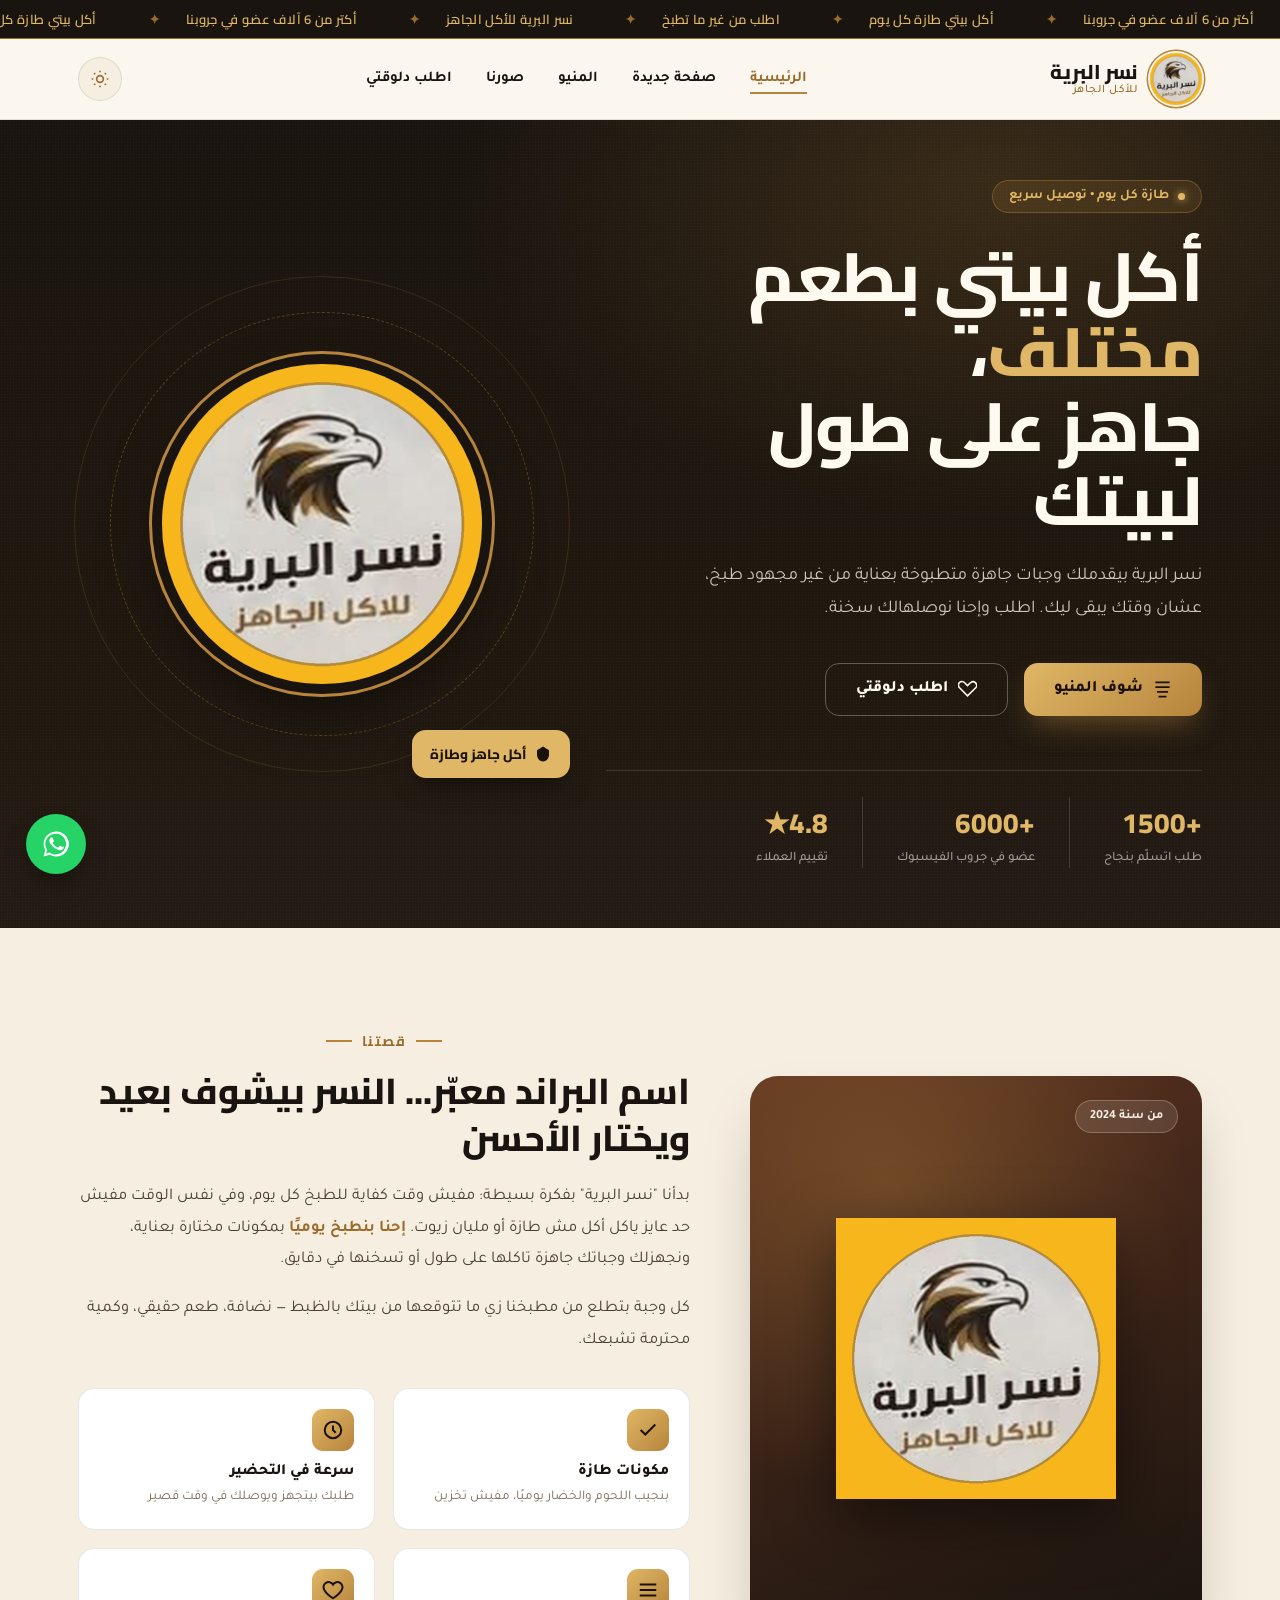
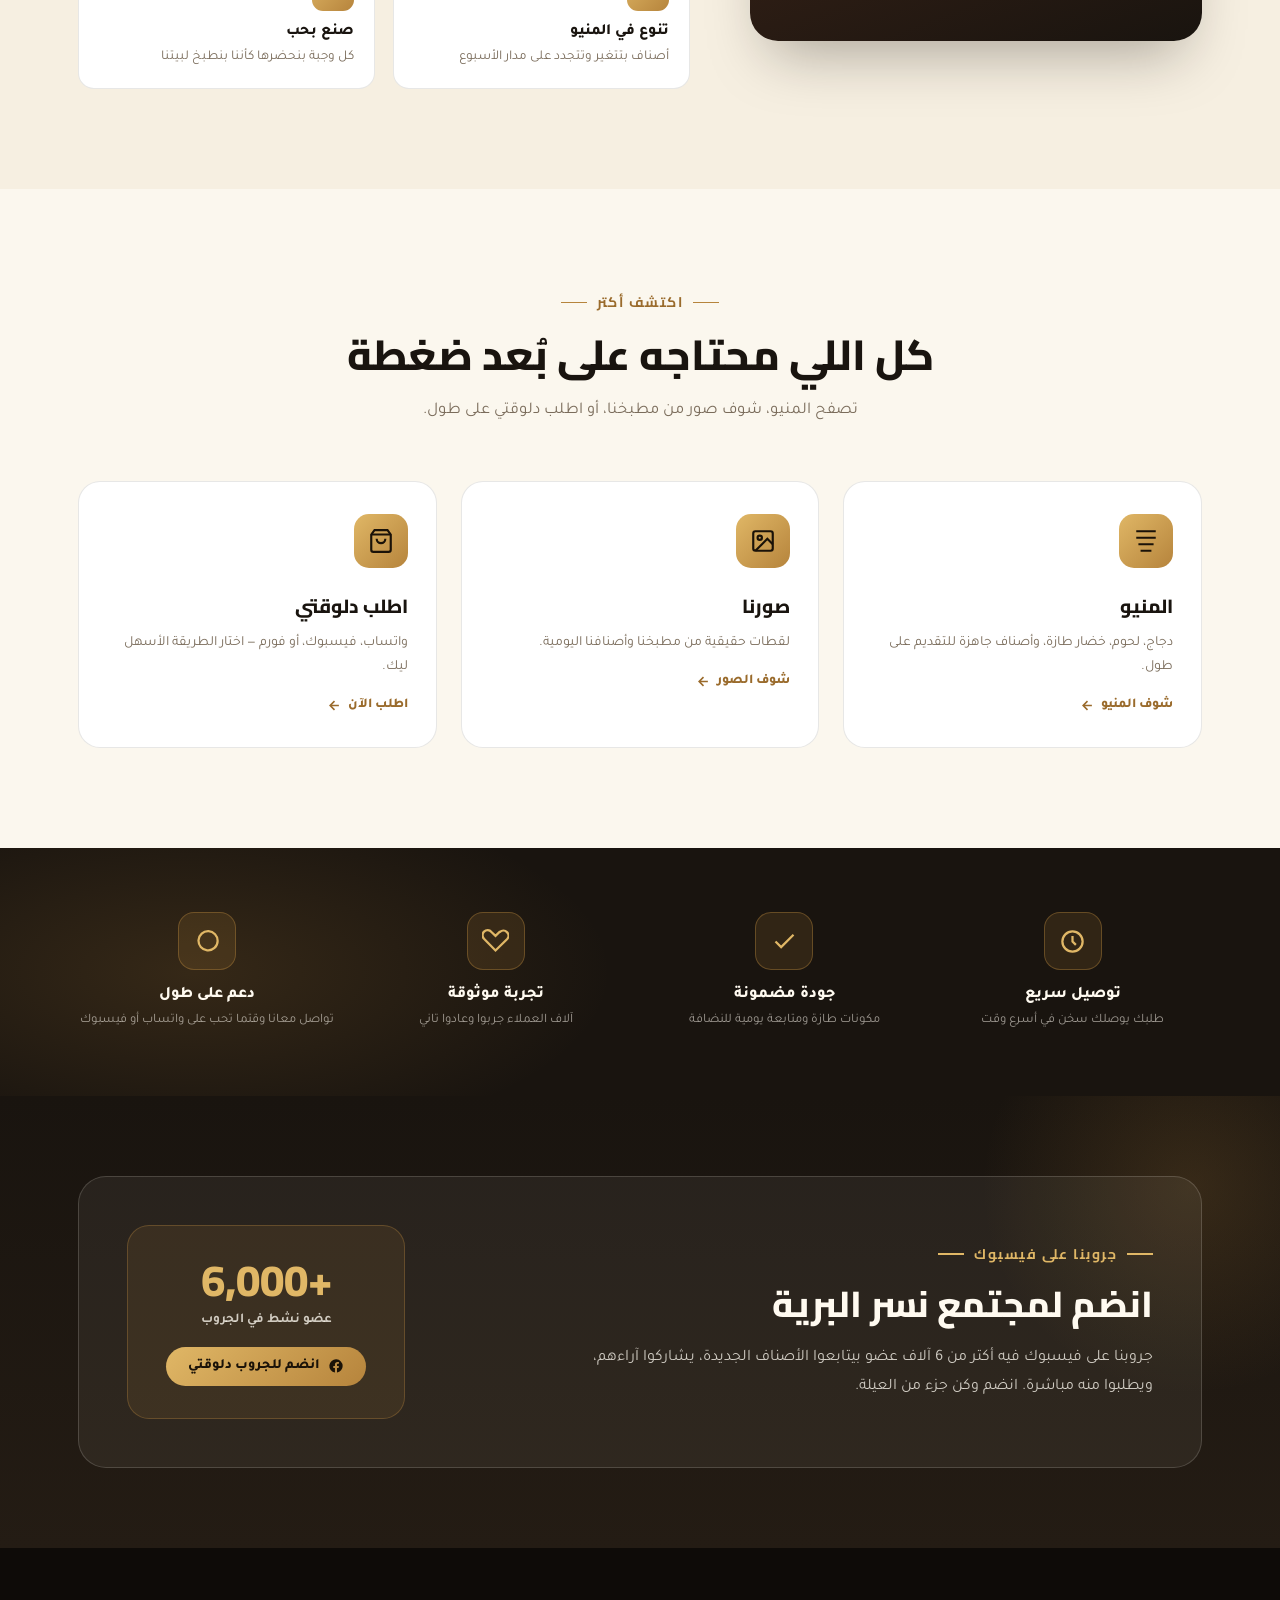
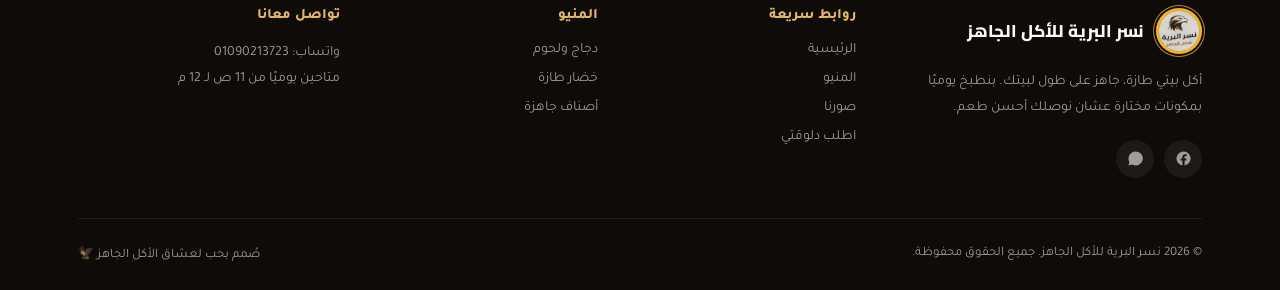
==== commit b53386c4: "Add files via upload" ====
--- a/index.html
+++ b/index.html
@@ -29,7 +29,7 @@
         </a>
         <a href="order.html" class="btn btn-ghost">
           <svg viewBox="0 0 24 24" fill="none" stroke="currentColor" stroke-width="2"><path d="M16 3.5a4.5 4.5 0 0 1 6.4 6.3L12 20 2 9.8a4.5 4.5 0 1 1 6.4-6.3L12 7l3.6-3.5Z"/></svg>
-          اطلب على واتساب
+          اطلب دلوقتي 
         </a>
       </div>
       <div class="hero-stats">
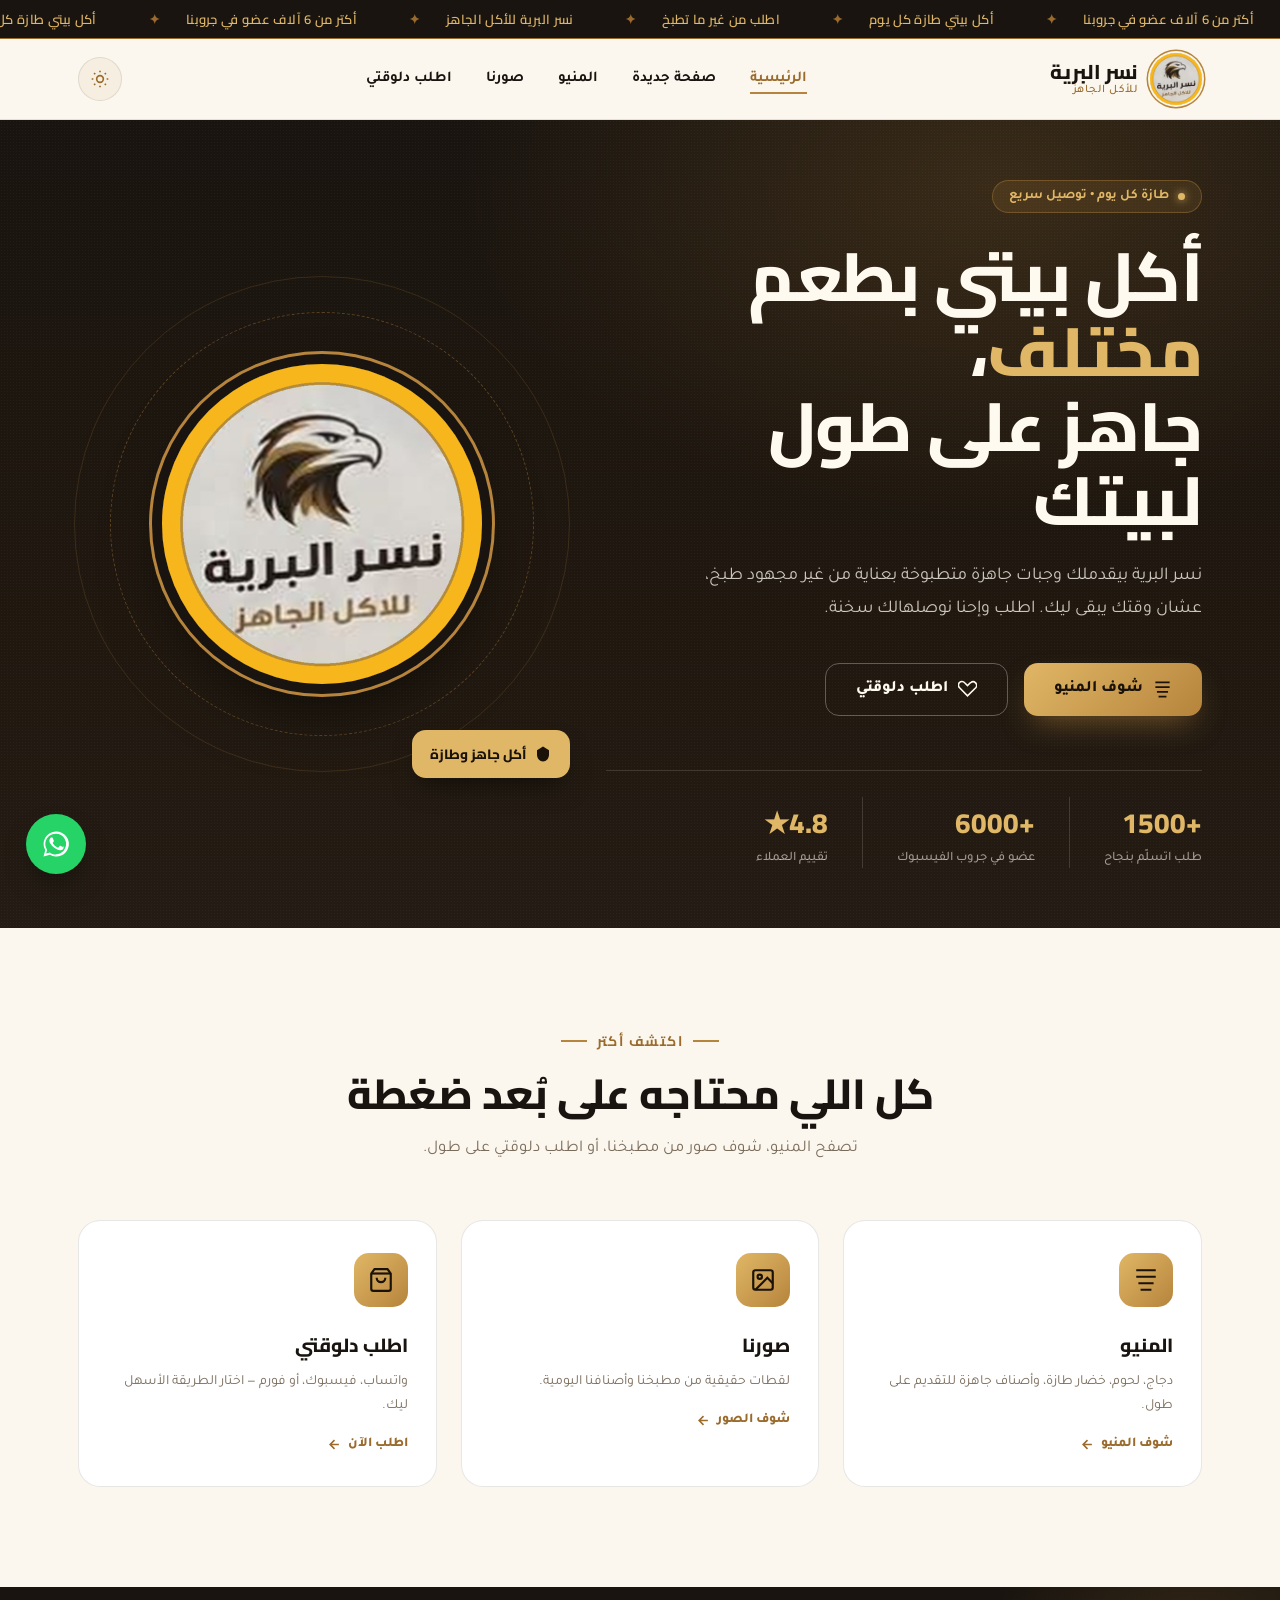
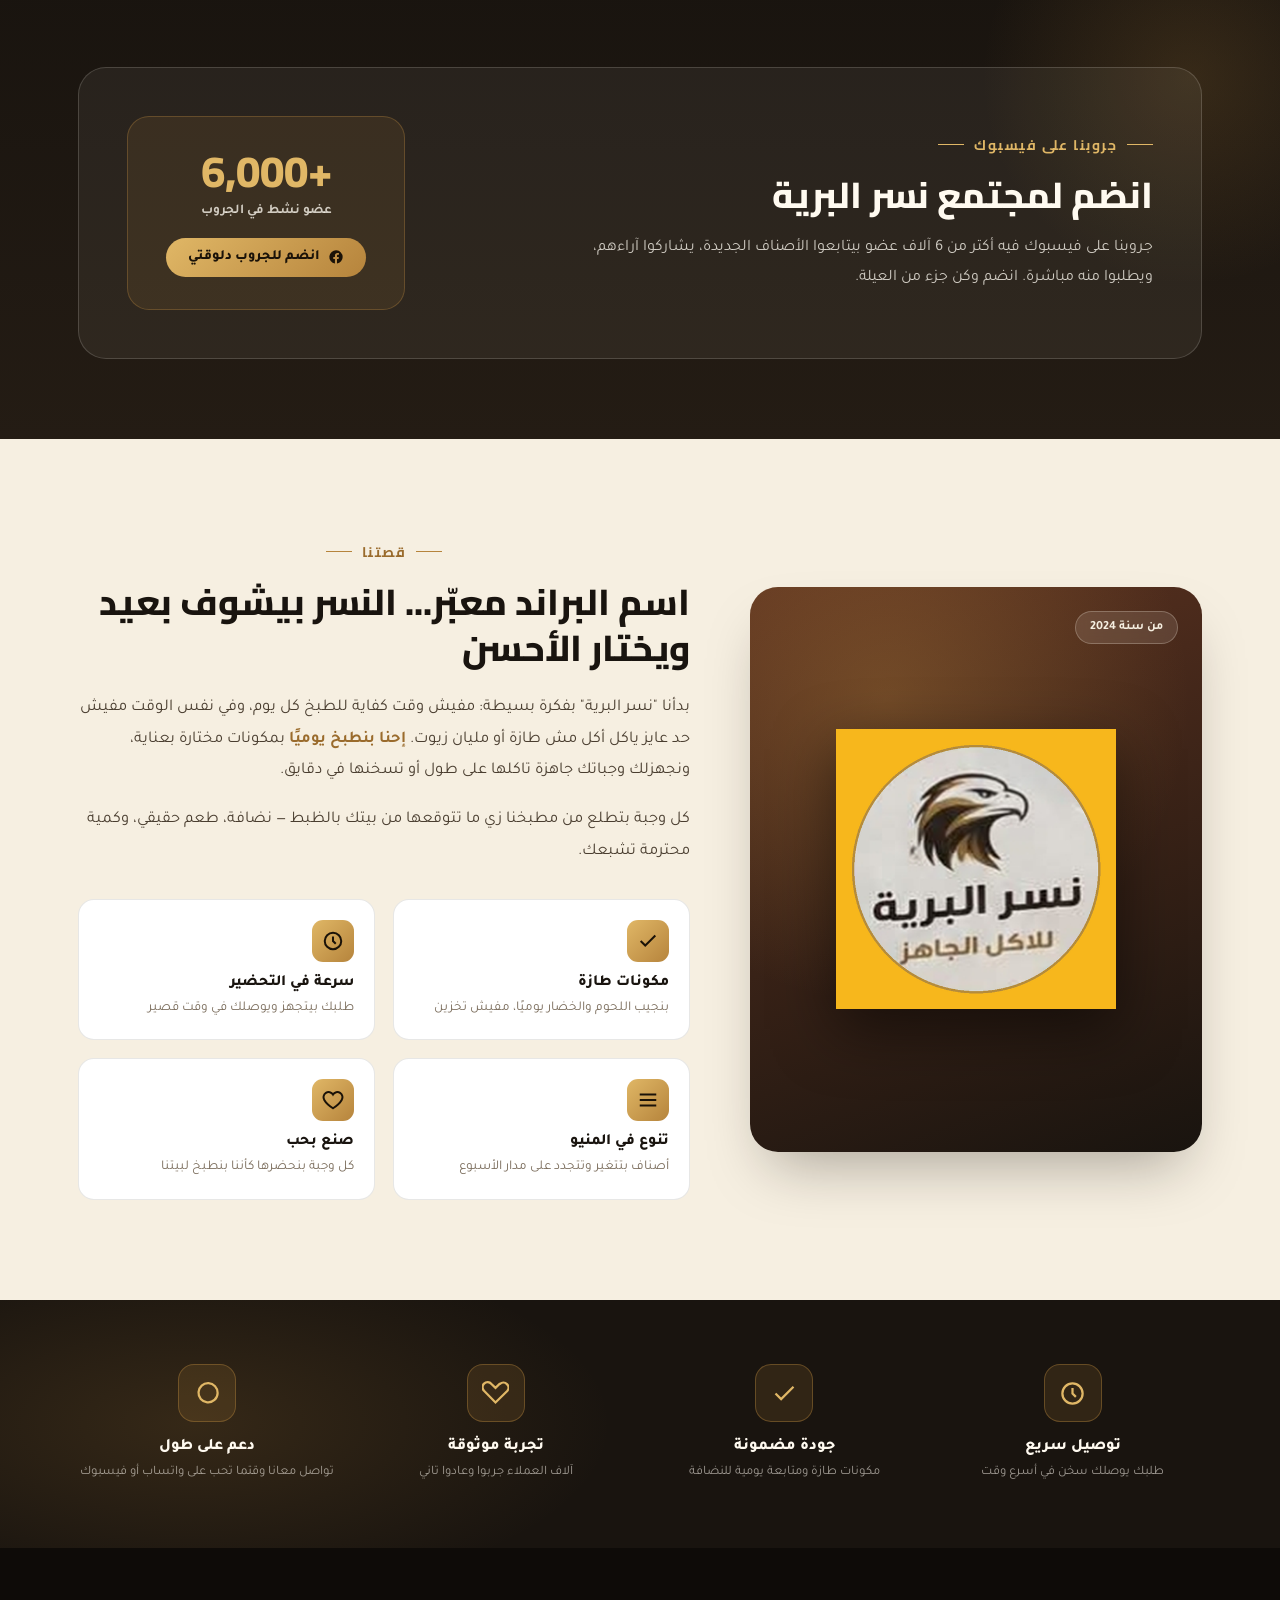
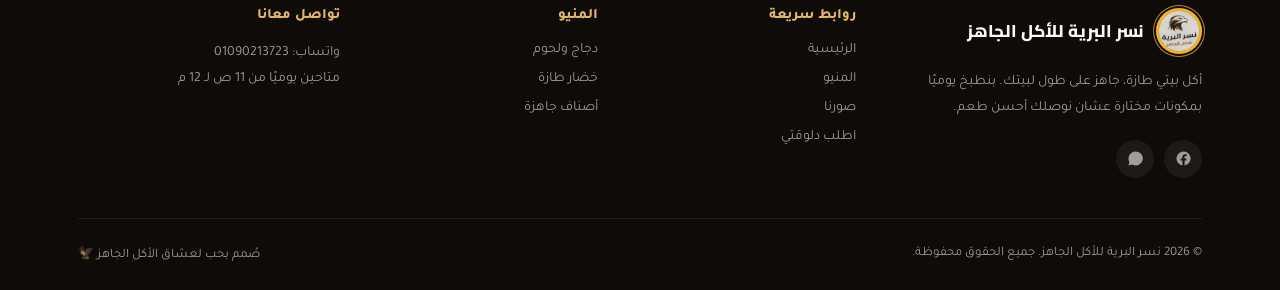
==== commit 5daf9588: "Add files via upload" ====
--- a/index.html
+++ b/index.html
@@ -51,6 +51,58 @@
   </div>
 </section>
 
+<!-- ===== QUICK LINKS TO OTHER PAGES ===== -->
+<section class="linkcards section">
+  <div class="wrap">
+    <div class="section-head reveal">
+      <div class="section-eyebrow">اكتشف أكتر</div>
+      <h2>كل اللي محتاجه على بُعد ضغطة</h2>
+      <p>تصفح المنيو، شوف صور من مطبخنا، أو اطلب دلوقتي على طول.</p>
+    </div>
+    <div class="linkcards-grid reveal">
+      <a href="menu.html" class="linkcard">
+        <div class="lc-icon"><svg viewBox="0 0 24 24" fill="none" stroke="currentColor" stroke-width="2"><path d="M3 3h18M3 9h18M5 15h14M7 21h10"/></svg></div>
+        <h3>المنيو</h3>
+        <p>دجاج، لحوم، خضار طازة، وأصناف جاهزة للتقديم على طول.</p>
+        <span class="lc-go">شوف المنيو <svg viewBox="0 0 24 24" fill="none" stroke="currentColor" stroke-width="2.5"><path d="M19 12H5M12 19l-7-7 7-7"/></svg></span>
+      </a>
+      <a href="gallery.html" class="linkcard">
+        <div class="lc-icon"><svg viewBox="0 0 24 24" fill="none" stroke="currentColor" stroke-width="2"><rect x="3" y="3" width="18" height="18" rx="2"/><circle cx="9" cy="9" r="2"/><path d="m21 15-5-5L5 21"/></svg></div>
+        <h3>صورنا</h3>
+        <p>لقطات حقيقية من مطبخنا وأصنافنا اليومية.</p>
+        <span class="lc-go">شوف الصور <svg viewBox="0 0 24 24" fill="none" stroke="currentColor" stroke-width="2.5"><path d="M19 12H5M12 19l-7-7 7-7"/></svg></span>
+      </a>
+      <a href="order.html" class="linkcard">
+        <div class="lc-icon"><svg viewBox="0 0 24 24" fill="none" stroke="currentColor" stroke-width="2"><path d="M6 2 3 6v14a2 2 0 0 0 2 2h14a2 2 0 0 0 2-2V6l-3-4Z"/><path d="M3 6h18"/><path d="M16 10a4 4 0 0 1-8 0"/></svg></div>
+        <h3>اطلب دلوقتي</h3>
+        <p>واتساب، فيسبوك، أو فورم — اختار الطريقة الأسهل ليك.</p>
+        <span class="lc-go">اطلب الآن <svg viewBox="0 0 24 24" fill="none" stroke="currentColor" stroke-width="2.5"><path d="M19 12H5M12 19l-7-7 7-7"/></svg></span>
+      </a>
+    </div>
+  </div>
+</section>
+
+<!-- ===== COMMUNITY / FACEBOOK ===== -->
+<section class="community section tight">
+  <div class="wrap">
+    <div class="community-card reveal">
+      <div class="community-text">
+        <div class="section-eyebrow">جروبنا على فيسبوك</div>
+        <h2>انضم لمجتمع نسر البرية</h2>
+        <p>جروبنا على فيسبوك فيه أكتر من 6 آلاف عضو بيتابعوا الأصناف الجديدة، يشاركوا آراءهم، ويطلبوا منه مباشرة. انضم وكن جزء من العيلة.</p>
+      </div>
+      <div class="community-stat">
+        <b>+6,000</b>
+        <span>عضو نشط في الجروب</span>
+        <a href="https://www.facebook.com/groups/558806414271710/" target="_blank" rel="noopener" class="join-btn">
+          <svg viewBox="0 0 24 24" fill="currentColor"><path d="M22 12a10 10 0 1 0-11.6 9.9v-7H7.9V12h2.5V9.8c0-2.5 1.5-3.9 3.8-3.9 1.1 0 2.2.2 2.2.2v2.4h-1.3c-1.2 0-1.6.8-1.6 1.6V12h2.8l-.4 2.9h-2.4v7A10 10 0 0 0 22 12Z"/></svg>
+          انضم للجروب دلوقتي
+        </a>
+      </div>
+    </div>
+  </div>
+</section>
+
 <!-- ===== STORY / ABOUT ===== -->
 <section class="story section" id="about">
   <div class="wrap">
@@ -90,37 +142,6 @@
   </div>
 </section>
 
-<!-- ===== QUICK LINKS TO OTHER PAGES ===== -->
-<section class="linkcards section">
-  <div class="wrap">
-    <div class="section-head reveal">
-      <div class="section-eyebrow">اكتشف أكتر</div>
-      <h2>كل اللي محتاجه على بُعد ضغطة</h2>
-      <p>تصفح المنيو، شوف صور من مطبخنا، أو اطلب دلوقتي على طول.</p>
-    </div>
-    <div class="linkcards-grid reveal">
-      <a href="menu.html" class="linkcard">
-        <div class="lc-icon"><svg viewBox="0 0 24 24" fill="none" stroke="currentColor" stroke-width="2"><path d="M3 3h18M3 9h18M5 15h14M7 21h10"/></svg></div>
-        <h3>المنيو</h3>
-        <p>دجاج، لحوم، خضار طازة، وأصناف جاهزة للتقديم على طول.</p>
-        <span class="lc-go">شوف المنيو <svg viewBox="0 0 24 24" fill="none" stroke="currentColor" stroke-width="2.5"><path d="M19 12H5M12 19l-7-7 7-7"/></svg></span>
-      </a>
-      <a href="gallery.html" class="linkcard">
-        <div class="lc-icon"><svg viewBox="0 0 24 24" fill="none" stroke="currentColor" stroke-width="2"><rect x="3" y="3" width="18" height="18" rx="2"/><circle cx="9" cy="9" r="2"/><path d="m21 15-5-5L5 21"/></svg></div>
-        <h3>صورنا</h3>
-        <p>لقطات حقيقية من مطبخنا وأصنافنا اليومية.</p>
-        <span class="lc-go">شوف الصور <svg viewBox="0 0 24 24" fill="none" stroke="currentColor" stroke-width="2.5"><path d="M19 12H5M12 19l-7-7 7-7"/></svg></span>
-      </a>
-      <a href="order.html" class="linkcard">
-        <div class="lc-icon"><svg viewBox="0 0 24 24" fill="none" stroke="currentColor" stroke-width="2"><path d="M6 2 3 6v14a2 2 0 0 0 2 2h14a2 2 0 0 0 2-2V6l-3-4Z"/><path d="M3 6h18"/><path d="M16 10a4 4 0 0 1-8 0"/></svg></div>
-        <h3>اطلب دلوقتي</h3>
-        <p>واتساب، فيسبوك، أو فورم — اختار الطريقة الأسهل ليك.</p>
-        <span class="lc-go">اطلب الآن <svg viewBox="0 0 24 24" fill="none" stroke="currentColor" stroke-width="2.5"><path d="M19 12H5M12 19l-7-7 7-7"/></svg></span>
-      </a>
-    </div>
-  </div>
-</section>
-
 <!-- ===== WHY US STRIP ===== -->
 <section class="strip">
   <div class="wrap">
@@ -147,27 +168,6 @@
   </div>
 </section>
 
-<!-- ===== COMMUNITY / FACEBOOK ===== -->
-<section class="community section tight">
-  <div class="wrap">
-    <div class="community-card reveal">
-      <div class="community-text">
-        <div class="section-eyebrow">جروبنا على فيسبوك</div>
-        <h2>انضم لمجتمع نسر البرية</h2>
-        <p>جروبنا على فيسبوك فيه أكتر من 6 آلاف عضو بيتابعوا الأصناف الجديدة، يشاركوا آراءهم، ويطلبوا منه مباشرة. انضم وكن جزء من العيلة.</p>
-      </div>
-      <div class="community-stat">
-        <b>+6,000</b>
-        <span>عضو نشط في الجروب</span>
-        <a href="https://www.facebook.com/groups/558806414271710/" target="_blank" rel="noopener" class="join-btn">
-          <svg viewBox="0 0 24 24" fill="currentColor"><path d="M22 12a10 10 0 1 0-11.6 9.9v-7H7.9V12h2.5V9.8c0-2.5 1.5-3.9 3.8-3.9 1.1 0 2.2.2 2.2.2v2.4h-1.3c-1.2 0-1.6.8-1.6 1.6V12h2.8l-.4 2.9h-2.4v7A10 10 0 0 0 22 12Z"/></svg>
-          انضم للجروب دلوقتي
-        </a>
-      </div>
-    </div>
-  </div>
-</section>
-
 <div id="siteFooter"></div>
 
 <script src="assets.js"></script>
